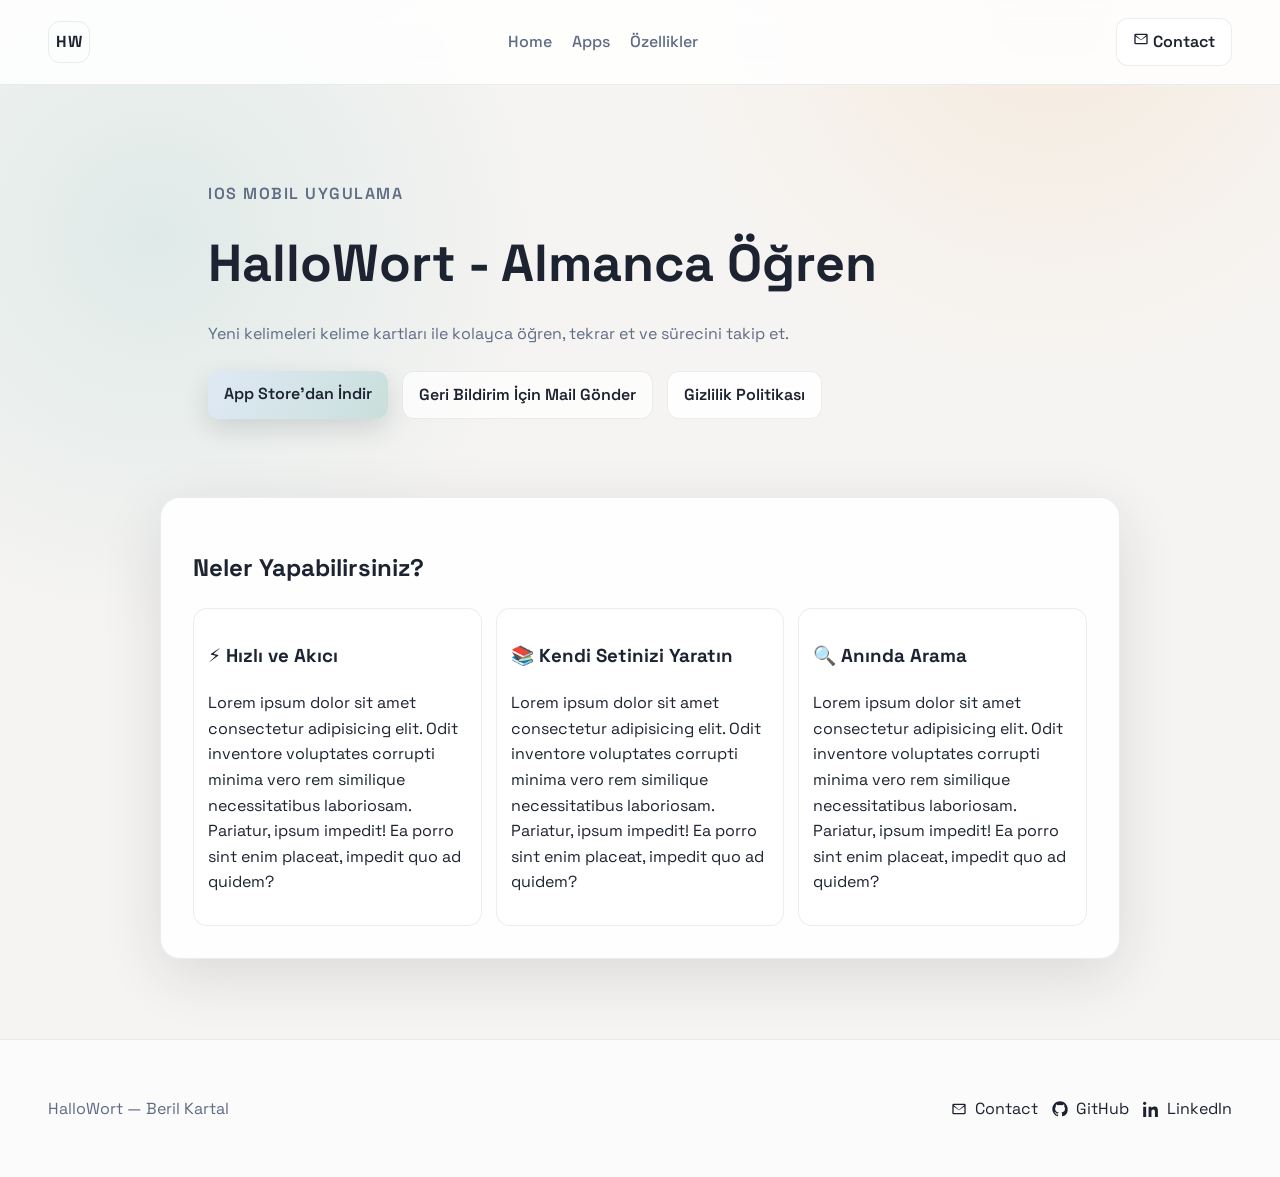
==== apps/hallowort-app/index.html @ 46ebd45f "initial deployment setup for GitHub Pages" ====
<!DOCTYPE html>
<html lang="en">

<head>
  <meta charset="UTF-8">
  <meta name="viewport" content="width=device-width, initial-scale=1.0">
  <title>HalloWort App</title>
  <link rel="preconnect" href="https://fonts.googleapis.com">
  <link rel="preconnect" href="https://fonts.gstatic.com" crossorigin>
  <link href="https://fonts.googleapis.com/css2?family=Space+Grotesk:wght@400;500;600;700&display=swap"
    rel="stylesheet">
  <link rel="stylesheet" href="../../style.css">
  <style>
    .case-hero {
      max-width: 960px;
      padding: 80px clamp(18px, 4vw, 48px) 24px;
      margin: auto;
    }

    .case-hero h1 {
      font-size: clamp(32px, 5vw, 52px);
      margin: 12px 0;
    }

    .case-meta {
      display: flex;
      gap: 12px;
      flex-wrap: wrap;
      margin: 12px 0 20px;
    }

    .case-meta .badge {
      background: rgba(242, 194, 131, 0.2);
      border-color: rgba(242, 194, 131, 0.4);
      color: #8a6b3d;
    }

    .case-section {
      margin: 32px auto;
      max-width: 960px;
      padding: clamp(18px, 3vw, 32px);
      border: 1px solid var(--card-stroke);
      border-radius: 20px;
      background: rgba(255, 255, 255, 0.9);
      box-shadow: var(--shadow);
    }

    .pill {
      display: inline-flex;
      align-items: center;
      gap: 8px;
      padding: 8px 12px;
      border-radius: 999px;
      border: 1px solid var(--card-stroke);
      background: rgba(255, 255, 255, 0.65);
      color: var(--muted);
      font-weight: 600;
    }

    .grid-2 {
      display: grid;
      grid-template-columns: repeat(auto-fit, minmax(260px, 1fr));
      gap: 14px;
      margin-top: 14px;
    }

    .step {
      padding: 14px;
      border-radius: 14px;
      border: 1px solid var(--card-stroke);
      background: rgba(255, 255, 255, 0.78);
    }
  </style>
</head>

<body>
  <div class="noise"></div>
  <header class="topbar">
    <div class="logo">HW</div>
    <nav class="nav" aria-label="Tabs">
      <a href="../../index.html">Home</a>
      <a href="../../apps.html">Apps</a>
      <a href="#ozellikler">Özellikler</a>
    </nav>
    <a class="ghost-btn" href="mailto:berilk.dev@gmail.com">
      <span class="icon"><svg viewBox="0 0 24 24">
          <path
            d="M4 4h16a2 2 0 0 1 2 2v12a2 2 0 0 1-2 2H4a2 2 0 0 1-2-2V6a2 2 0 0 1 2-2zm0 2v.01L12 13l8-6.99V6H4zm16 2.2-7.45 5.46a1 1 0 0 1-1.1 0L4 8.2V18h16V8.2z" />
        </svg></span>
      Contact
    </a>
  </header>

  <section class="case-hero" id="ozet">
    <p class="eyebrow">iOS Mobil Uygulama</p>
    <h1>HalloWort - Almanca Öğren</h1>
    <p class="lede">Yeni kelimeleri kelime kartları ile kolayca öğren, tekrar et ve sürecini takip et.</p>
    <div class="cta-row" style="margin-top:24px;">
      <a class="primary-btn" href="#" target="_blank">App Store'dan İndir</a>
      <a class="secondary-btn" href="mailto:berilk.dev@gmail.com?subject=HalloWort%20Uygulaması%20Geri%20Bildirimi">Geri
        Bildirim İçin Mail Gönder</a>
      <a class="ghost-btn" href="privacy.html">Gizlilik Politikası</a>
    </div>
  </section>

  <section class="case-section" id="ozellikler">
    <h2>Neler Yapabilirsiniz?</h2>
    <div class="grid-2">
      <div class="step">
        <h3>⚡ Hızlı ve Akıcı</h3>
        <p>Lorem ipsum dolor sit amet consectetur adipisicing elit. Odit inventore voluptates corrupti minima vero rem
          similique necessitatibus laboriosam. Pariatur, ipsum impedit! Ea porro sint enim placeat, impedit quo ad
          quidem?</p>
      </div>
      <div class="step">
        <h3>📚 Kendi Setinizi Yaratın</h3>
        <p>Lorem ipsum dolor sit amet consectetur adipisicing elit. Odit inventore voluptates corrupti minima vero rem
          similique necessitatibus laboriosam. Pariatur, ipsum impedit! Ea porro sint enim placeat, impedit quo ad
          quidem?</p>
      </div>
      <div class="step">
        <h3>🔍 Anında Arama</h3>
        <p>Lorem ipsum dolor sit amet consectetur adipisicing elit. Odit inventore voluptates corrupti minima vero rem
          similique necessitatibus laboriosam. Pariatur, ipsum impedit! Ea porro sint enim placeat, impedit quo ad
          quidem?</p>
      </div>
    </div>
  </section>

  <footer class="footer">
    <p>HalloWort — Beril Kartal</p>
    <div class="footer-links">
      <a href="mailto:berilk.dev@gmail.com">
        <span class="icon"><svg viewBox="0 0 24 24">
            <path
              d="M4 4h16a2 2 0 0 1 2 2v12a2 2 0 0 1-2 2H4a2 2 0 0 1-2-2V6a2 2 0 0 1 2-2zm0 2v.01L12 13l8-6.99V6H4zm16 2.2-7.45 5.46a1 1 0 0 1-1.1 0L4 8.2V18h16V8.2z" />
          </svg></span>
        Contact
      </a>
      <a href="https://github.com/berilkln" target="_blank" rel="noreferrer">
        <span class="icon"><svg viewBox="0 0 24 24">
            <path
              d="M12 .5C5.65.5.5 5.65.5 12c0 5.1 3.29 9.43 7.86 10.96.58.1.79-.25.79-.56v-2c-3.2.7-3.87-1.54-3.87-1.54-.53-1.33-1.28-1.68-1.28-1.68-1.05-.73.08-.72.08-.72 1.16.08 1.77 1.2 1.77 1.2 1.04 1.77 2.72 1.26 3.38.96.1-.75.4-1.26.72-1.55-2.55-.29-5.23-1.28-5.23-5.7 0-1.26.45-2.29 1.2-3.1-.12-.3-.52-1.51.12-3.15 0 0 .97-.31 3.18 1.18a11.1 11.1 0 0 1 5.79 0c2.2-1.49 3.17-1.18 3.17-1.18.65 1.64.25 2.85.13 3.15.75.81 1.2 1.84 1.2 3.1 0 4.43-2.69 5.4-5.25 5.68.41.36.77 1.08.77 2.18v3.23c0 .31.21.67.8.56A10.52 10.52 0 0 0 23.5 12c0-6.35-5.15-11.5-11.5-11.5Z" />
          </svg></span>
        GitHub
      </a>
      <a href="https://www.linkedin.com" target="_blank" rel="noreferrer">
        <span class="icon"><svg viewBox="0 0 24 24">
            <path
              d="M4.98 3.5C4.98 4.88 3.86 6 2.5 6S0 4.88 0 3.5 1.12 1 2.5 1 4.98 2.12 4.98 3.5zM.27 8.44h4.46V24H.27zM8.38 8.44h4.27v2.12h.06c.6-1.14 2.06-2.35 4.25-2.35 4.55 0 5.39 2.98 5.39 6.86V24h-4.46v-7.26c0-1.73-.03-3.96-2.41-3.96-2.42 0-2.79 1.89-2.79 3.83V24H8.38z" />
          </svg></span>
        LinkedIn
      </a>
    </div>
  </footer>

  <script src="../../script.js"></script>
</body>

</html>
---- style.css ----
:root {
  --bg: #f6f4f2;
  --bg-accent: #edf0f6;
  --card: rgba(255, 255, 255, 0.9);
  --card-stroke: rgba(22, 28, 45, 0.08);
  --text: #1c2230;
  --muted: #5f6b84;
  --accent: #5fb3b3;
  --accent-2: #f2c283;
  --shadow: 0 16px 60px rgba(28, 34, 48, 0.12);
  font-family: 'Space Grotesk', system-ui, -apple-system, sans-serif;
  color: var(--text);
  background: radial-gradient(circle at 12% 20%, rgba(95, 179, 179, 0.15), transparent 28%),
              radial-gradient(circle at 82% 0%, rgba(242, 194, 131, 0.18), transparent 24%),
              var(--bg);
  line-height: 1.6;
}

* { box-sizing: border-box; }

body {
  margin: 0;
  background: transparent;
  overflow-x: hidden;
}

html { scroll-behavior: smooth; }

.noise {
  position: fixed;
  inset: 0;
  pointer-events: none;
  background-image: url('data:image/svg+xml,%3Csvg xmlns="http://www.w3.org/2000/svg" width="160" height="160" viewBox="0 0 160 160"%3E%3Cfilter id="n" x="0" y="0" width="100%25" height="100%25"%3E%3CfeTurbulence type="fractalNoise" baseFrequency="0.6" numOctaves="3" stitchTiles="stitch"/%3E%3C/filter%3E%3Crect width="100%25" height="100%25" filter="url(%23n)" opacity="0.05"/%3E%3C/svg%3E');
  mix-blend-mode: soft-light;
  z-index: 0;
}

.topbar {
  position: sticky;
  top: 0;
  z-index: 10;
  display: flex;
  align-items: center;
  justify-content: space-between;
  padding: 18px clamp(18px, 4vw, 48px);
  backdrop-filter: blur(14px);
  background: rgba(255, 255, 255, 0.85);
  border-bottom: 1px solid var(--card-stroke);
}

.logo {
  width: 42px;
  height: 42px;
  border: 1px solid var(--card-stroke);
  display: grid;
  place-items: center;
  border-radius: 12px;
  font-weight: 700;
  letter-spacing: 1px;
}

.nav {
  display: flex;
  gap: 20px;
  align-items: center;
}

.nav a {
  color: var(--muted);
  text-decoration: none;
  font-weight: 500;
  transition: color 0.2s ease;
}

.nav a:hover { color: var(--text); }

.ghost-btn,
.primary-btn,
.secondary-btn,
button {
  border: 1px solid var(--card-stroke);
  background: var(--card);
  color: var(--text);
  padding: 10px 16px;
  border-radius: 12px;
  font-weight: 600;
  cursor: pointer;
  transition: transform 0.15s ease, box-shadow 0.2s ease, border-color 0.2s ease, background 0.2s ease;
  text-decoration: none;
}

.ghost-btn:hover { border-color: var(--accent); box-shadow: 0 10px 28px rgba(95, 179, 179, 0.18); }

.primary-btn {
  background: linear-gradient(120deg, #dfe9f5, #c9dfdb);
  color: #1c2230;
  border: none;
  box-shadow: 0 10px 26px rgba(28, 34, 48, 0.14);
}

.primary-btn:hover { transform: translateY(-2px); }

.secondary-btn {
  background: rgba(255, 255, 255, 0.7);
  border-color: var(--card-stroke);
  color: var(--text);
}

main { padding: 40px clamp(18px, 4vw, 48px) 80px; }

.hero {
  position: relative;
  padding: 80px 0 40px;
  max-width: 960px;
}

.hero,
.panel {
  scroll-margin-top: 96px;
}

.orbit {
  position: absolute;
  top: -120px;
  right: -80px;
  width: 320px;
  height: 320px;
  border-radius: 50%;
  background: radial-gradient(circle, rgba(95, 179, 179, 0.18) 0%, transparent 60%);
  filter: blur(18px);
  z-index: 0;
}

.eyebrow { color: var(--muted); letter-spacing: 1.5px; font-weight: 600; text-transform: uppercase; }

.hero h1 {
  font-size: clamp(32px, 5vw, 52px);
  line-height: 1.15;
  margin: 12px 0 16px;
}

.lede { color: var(--muted); max-width: 720px; }

.cta-row { display: flex; gap: 14px; margin: 22px 0; }

.meta { display: grid; grid-template-columns: repeat(auto-fit, minmax(160px, 1fr)); gap: 10px; margin-top: 20px; }

.meta div { padding: 12px 14px; border: 1px solid var(--card-stroke); border-radius: 12px; background: var(--card); }

.meta-label { color: var(--muted); font-size: 12px; text-transform: uppercase; letter-spacing: 1px; }

.panel { margin-top: 80px; background: linear-gradient(135deg, rgba(255, 255, 255, 0.85), rgba(255, 255, 255, 0.72)); border: 1px solid var(--card-stroke); border-radius: 24px; padding: clamp(18px, 3vw, 32px); box-shadow: var(--shadow); position: relative; overflow: hidden; }

.panel::before { content: ""; position: absolute; inset: 0; background: radial-gradient(circle at 20% 20%, rgba(95, 179, 179, 0.1), transparent 25%), radial-gradient(circle at 80% 0%, rgba(242, 194, 131, 0.08), transparent 20%); pointer-events: none; }

.panel h2 { margin: 0 0 12px; font-size: 28px; }

.panel-head { display: flex; flex-direction: column; gap: 6px; }

.panel p { color: var(--muted); margin: 0; }

.about-grid { display: grid; grid-template-columns: repeat(auto-fit, minmax(220px, 1fr)); gap: 14px; margin-top: 14px; }

.chip-card { background: rgba(255, 255, 255, 0.86); border: 1px solid var(--card-stroke); border-radius: 16px; padding: 14px; }

.skills .tag-grid { display: flex; flex-wrap: wrap; gap: 10px; margin-top: 14px; }

.tag { padding: 8px 12px; background: rgba(95, 179, 179, 0.12); border: 1px solid rgba(95, 179, 179, 0.25); border-radius: 12px; color: #2f4f4f; font-weight: 600; }

.projects .project-grid { display: grid; grid-template-columns: repeat(auto-fit, minmax(260px, 1fr)); gap: 16px; margin-top: 18px; }

.project-card { background: rgba(255, 255, 255, 0.9); border: 1px solid var(--card-stroke); border-radius: 16px; padding: 16px; display: grid; gap: 10px; }

.project-card h3 { margin: 0; font-size: 20px; }

.project-card p { margin: 0; color: var(--muted); }

.project-card ul { margin: 0; padding-left: 20px; color: var(--muted); }

.badge { width: fit-content; padding: 6px 10px; border-radius: 12px; background: rgba(95, 179, 179, 0.12); border: 1px solid rgba(95, 179, 179, 0.3); color: #2f4f4f; font-weight: 700; }

.contact form { display: grid; gap: 12px; max-width: 560px; margin-top: 12px; }

label { display: grid; gap: 6px; color: var(--muted); font-weight: 600; }

input, textarea {
  padding: 12px;
  border-radius: 12px;
  border: 1px solid var(--card-stroke);
  background: rgba(255, 255, 255, 0.8);
  color: var(--text);
  font: inherit;
}

input:focus, textarea:focus { outline: 2px solid rgba(57, 255, 213, 0.35); border-color: rgba(57, 255, 213, 0.4); }

.form-note { color: var(--muted); font-size: 13px; margin: 0; }

.footer { padding: 40px clamp(18px, 4vw, 48px); display: flex; flex-wrap: wrap; gap: 12px; justify-content: space-between; align-items: center; color: var(--muted); border-top: 1px solid var(--card-stroke); margin-top: 80px; background: rgba(255, 255, 255, 0.7); }

.footer a { color: var(--text); text-decoration: none; display: inline-flex; align-items: center; gap: 8px; }

.footer-links { display: flex; gap: 14px; }

.icon { display: inline-flex; width: 16px; height: 16px; }
.icon svg { width: 100%; height: 100%; fill: currentColor; }


.toast {
  position: fixed;
  bottom: 24px;
  right: 24px;
  background: rgba(255, 255, 255, 0.95);
  color: var(--text);
  padding: 12px 16px;
  border-radius: 12px;
  border: 1px solid var(--card-stroke);
  box-shadow: var(--shadow);
  opacity: 0;
  transform: translateY(12px);
  transition: opacity 0.2s ease, transform 0.2s ease;
  pointer-events: none;
  z-index: 20;
}

.toast.visible { opacity: 1; transform: translateY(0); }

@media (max-width: 720px) {
  .nav { display: none; }
  .hero { padding-top: 40px; }
  .topbar { justify-content: space-between; }
  .panel { margin-top: 48px; }
  .cta-row { flex-wrap: wrap; }
}
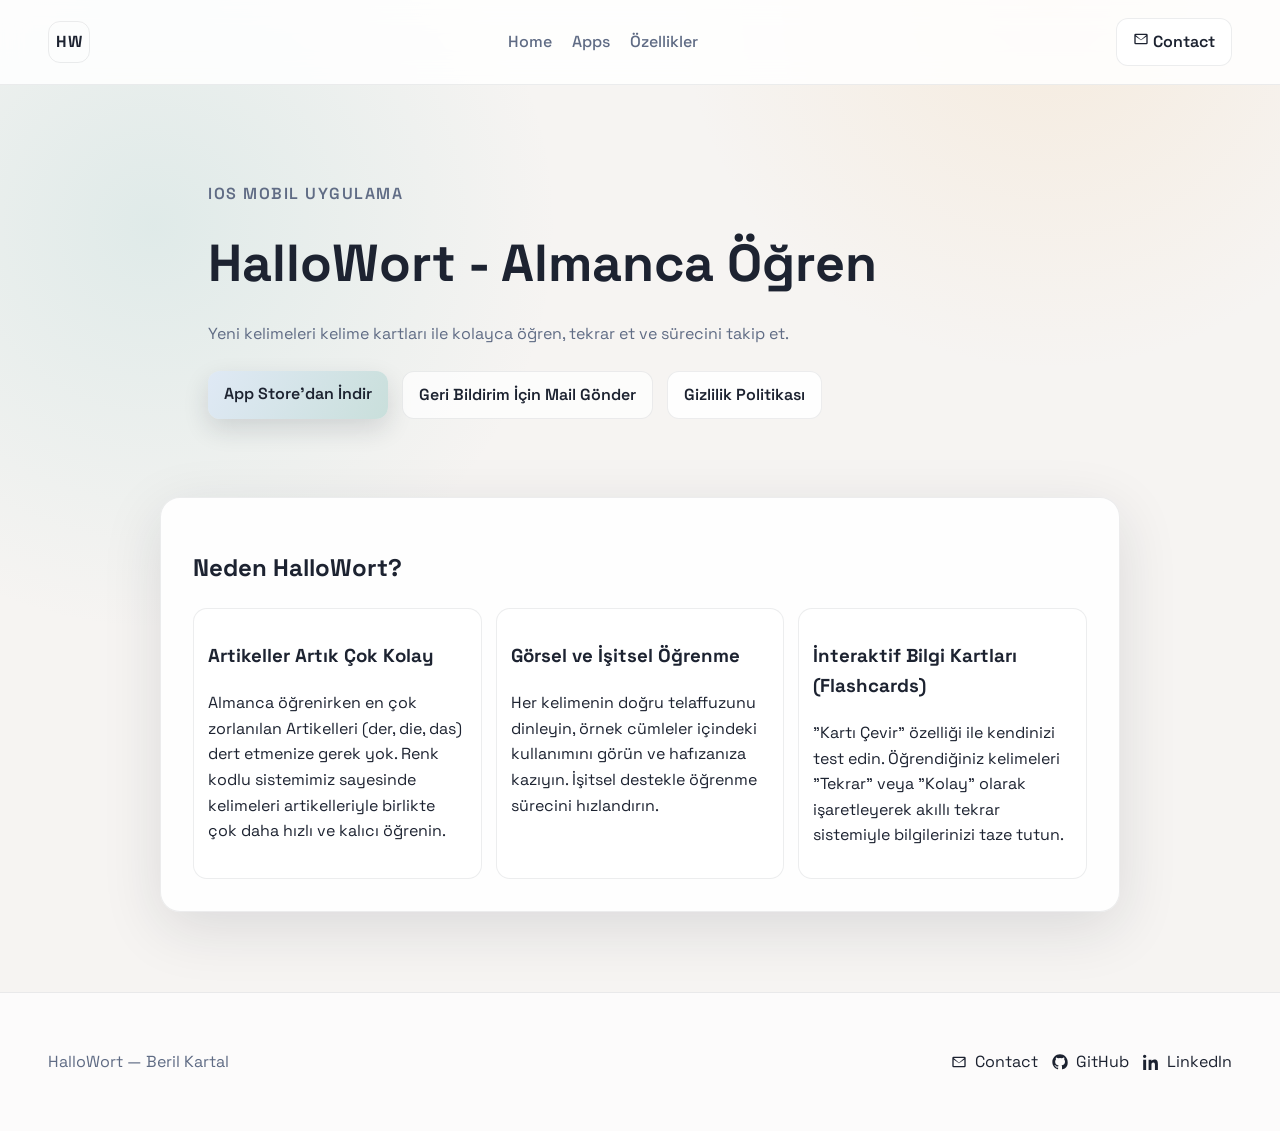
==== commit 951ec9b4: "fix: app page design" ====
--- a/apps/hallowort-app/index.html
+++ b/apps/hallowort-app/index.html
@@ -96,33 +96,27 @@
     <h1>HalloWort - Almanca Öğren</h1>
     <p class="lede">Yeni kelimeleri kelime kartları ile kolayca öğren, tekrar et ve sürecini takip et.</p>
     <div class="cta-row" style="margin-top:24px;">
-      <a class="primary-btn" href="#" target="_blank">App Store'dan İndir</a>
+      <a class="primary-btn" href="https://apps.apple.com/tr/app/hallowort-almanca-%C3%B6%C4%9Fren/id6761075677?l=tr" target="_blank">App Store'dan İndir</a>
       <a class="secondary-btn" href="mailto:berilk.dev@gmail.com?subject=HalloWort%20Uygulaması%20Geri%20Bildirimi">Geri
         Bildirim İçin Mail Gönder</a>
-      <a class="ghost-btn" href="privacy.html">Gizlilik Politikası</a>
+      <a class="ghost-btn" href="https://sites.google.com/view/hallowort-app/privacy-policy">Gizlilik Politikası</a>
     </div>
   </section>
 
   <section class="case-section" id="ozellikler">
-    <h2>Neler Yapabilirsiniz?</h2>
+    <h2>Neden HalloWort?</h2>
     <div class="grid-2">
       <div class="step">
-        <h3>⚡ Hızlı ve Akıcı</h3>
-        <p>Lorem ipsum dolor sit amet consectetur adipisicing elit. Odit inventore voluptates corrupti minima vero rem
-          similique necessitatibus laboriosam. Pariatur, ipsum impedit! Ea porro sint enim placeat, impedit quo ad
-          quidem?</p>
+        <h3>Artikeller Artık Çok Kolay</h3>
+        <p>Almanca öğrenirken en çok zorlanılan Artikelleri (der, die, das) dert etmenize gerek yok. Renk kodlu sistemimiz sayesinde kelimeleri artikelleriyle birlikte çok daha hızlı ve kalıcı öğrenin.</p>
       </div>
       <div class="step">
-        <h3>📚 Kendi Setinizi Yaratın</h3>
-        <p>Lorem ipsum dolor sit amet consectetur adipisicing elit. Odit inventore voluptates corrupti minima vero rem
-          similique necessitatibus laboriosam. Pariatur, ipsum impedit! Ea porro sint enim placeat, impedit quo ad
-          quidem?</p>
+        <h3>Görsel ve İşitsel Öğrenme</h3>
+        <p>Her kelimenin doğru telaffuzunu dinleyin, örnek cümleler içindeki kullanımını görün ve hafızanıza kazıyın. İşitsel destekle öğrenme sürecini hızlandırın.</p>
       </div>
       <div class="step">
-        <h3>🔍 Anında Arama</h3>
-        <p>Lorem ipsum dolor sit amet consectetur adipisicing elit. Odit inventore voluptates corrupti minima vero rem
-          similique necessitatibus laboriosam. Pariatur, ipsum impedit! Ea porro sint enim placeat, impedit quo ad
-          quidem?</p>
+        <h3>İnteraktif Bilgi Kartları (Flashcards)</h3>
+        <p>"Kartı Çevir" özelliği ile kendinizi test edin. Öğrendiğiniz kelimeleri "Tekrar" veya "Kolay" olarak işaretleyerek akıllı tekrar sistemiyle bilgilerinizi taze tutun.</p>
       </div>
     </div>
   </section>
